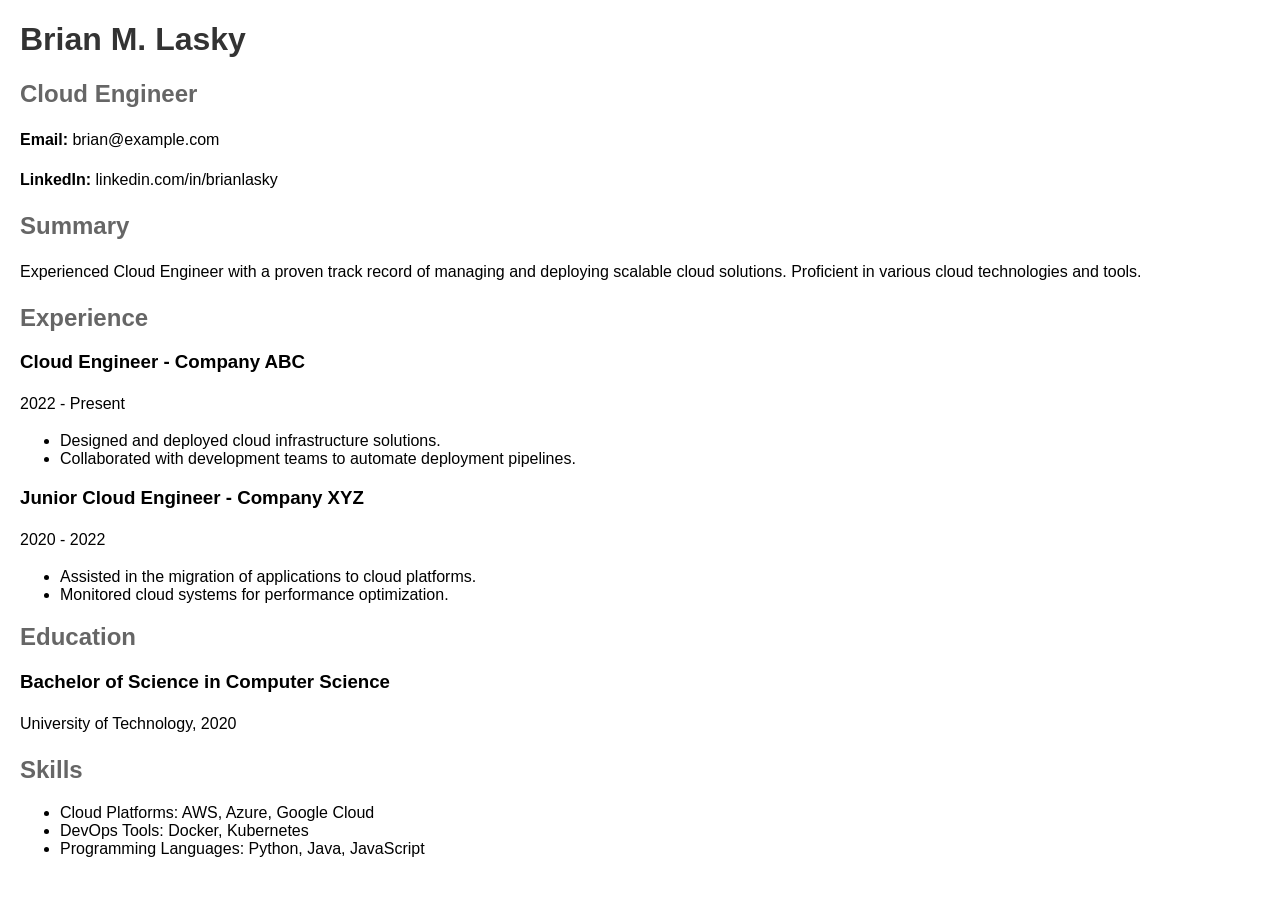
==== resume_brian_lasky.html @ 54478c41 "Create resume_brian_lasky.html for Brian M. Lasky" ====
<!DOCTYPE html>
<html lang="en">
<head>
    <meta charset="UTF-8">
    <meta name="viewport" content="width=device-width, initial-scale=1.0">
    <title>Brian M. Lasky - Cloud Engineer</title>
    <style>
        body { font-family: Arial, sans-serif; margin: 20px; }
        h1 { color: #333; }
        h2 { color: #666; }
        p { line-height: 1.5; }
    </style>
</head>
<body>
    <h1>Brian M. Lasky</h1>
    <h2>Cloud Engineer</h2>
    <p><strong>Email:</strong> brian@example.com</p>
    <p><strong>LinkedIn:</strong> linkedin.com/in/brianlasky</p>

    <h2>Summary</h2>
    <p>Experienced Cloud Engineer with a proven track record of managing and deploying scalable cloud solutions. Proficient in various cloud technologies and tools.</p>

    <h2>Experience</h2>
    <h3>Cloud Engineer - Company ABC</h3>
    <p>2022 - Present</p>
    <ul>
        <li>Designed and deployed cloud infrastructure solutions.</li>
        <li>Collaborated with development teams to automate deployment pipelines.</li>
    </ul>

    <h3>Junior Cloud Engineer - Company XYZ</h3>
    <p>2020 - 2022</p>
    <ul>
        <li>Assisted in the migration of applications to cloud platforms.</li>
        <li>Monitored cloud systems for performance optimization.</li>
    </ul>

    <h2>Education</h2>
    <h3>Bachelor of Science in Computer Science</h3>
    <p>University of Technology, 2020</p>

    <h2>Skills</h2>
    <ul>
        <li>Cloud Platforms: AWS, Azure, Google Cloud</li>
        <li>DevOps Tools: Docker, Kubernetes</li>
        <li>Programming Languages: Python, Java, JavaScript</li>
    </ul>
</body>
</html>
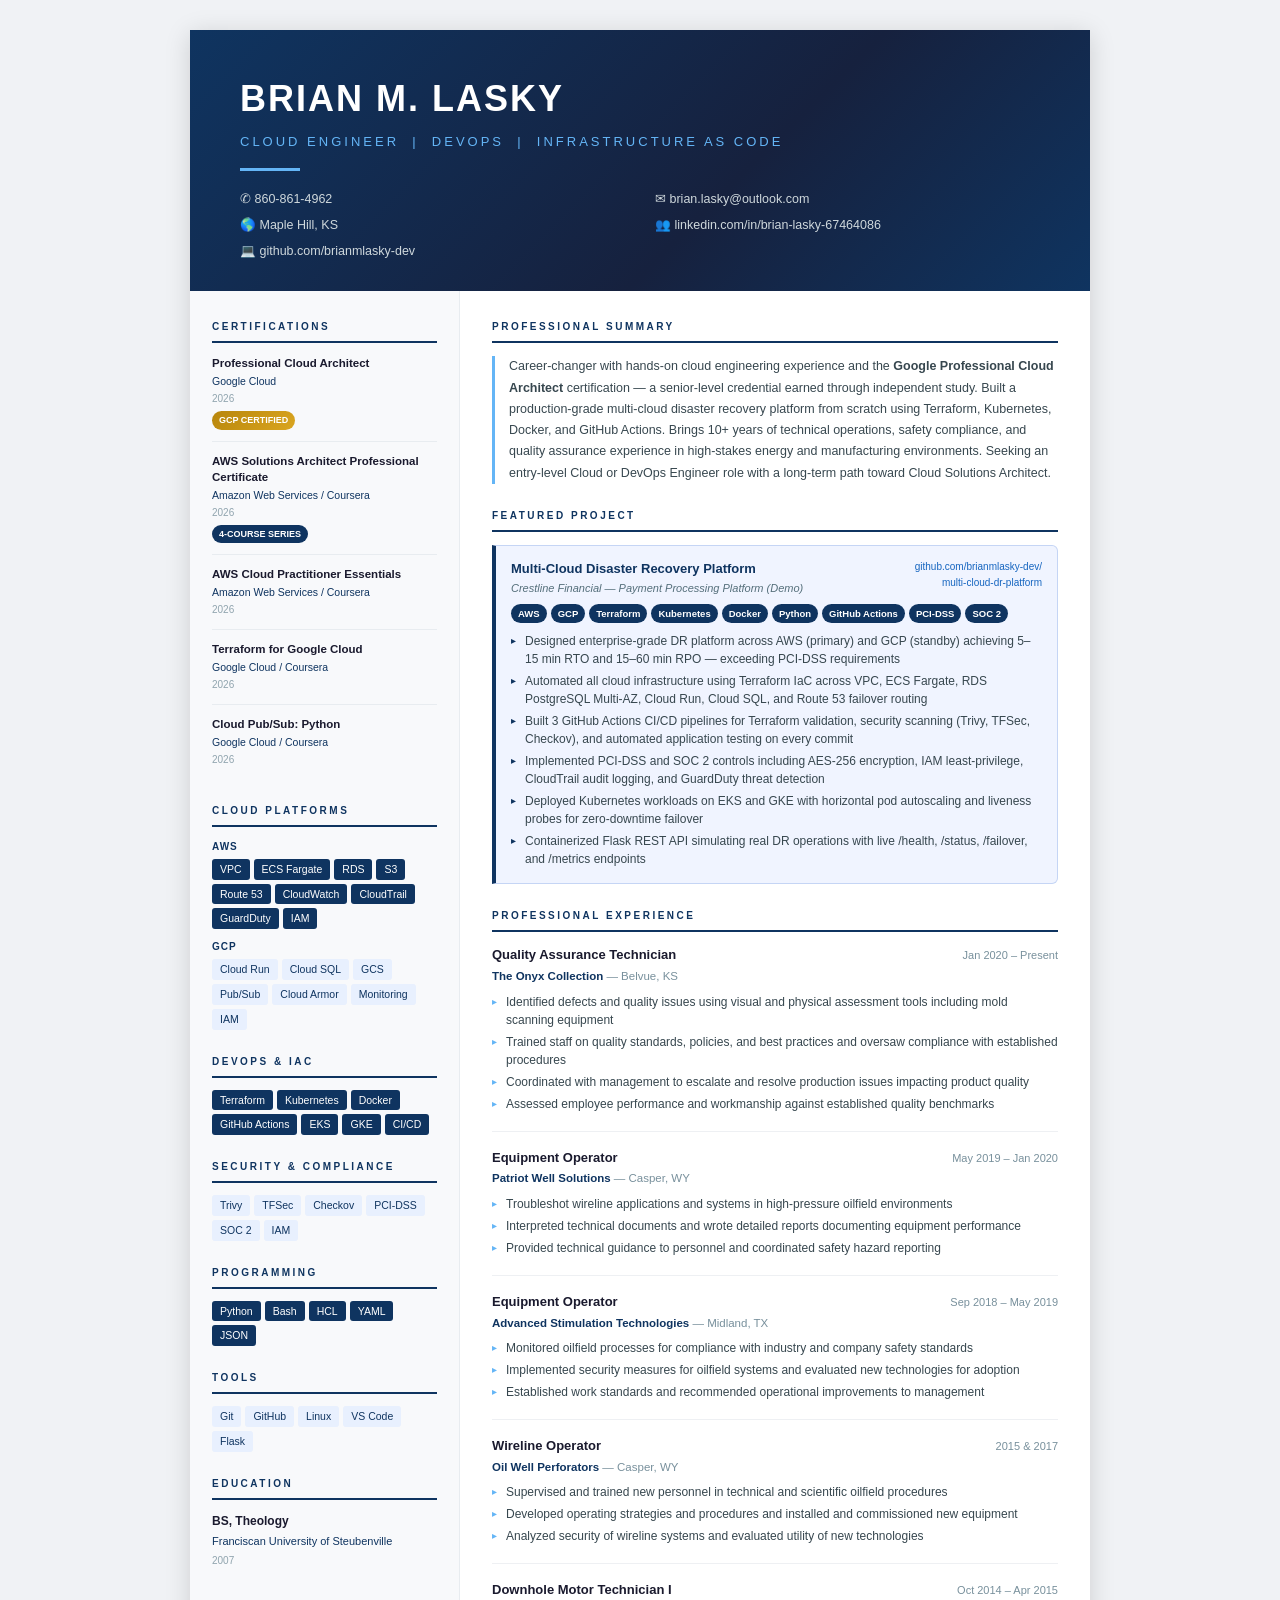
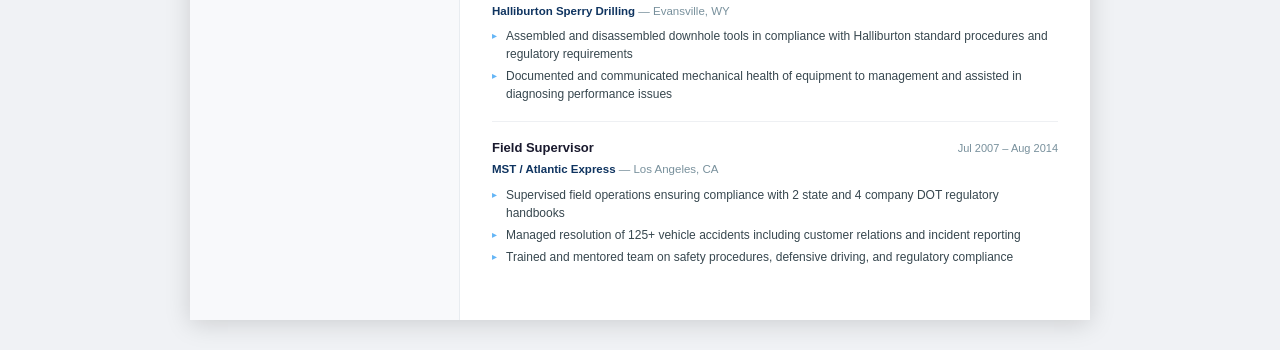
==== commit 163ea71a: "Updated resume_brian_lasky.html with new content." ====
--- a/resume_brian_lasky.html
+++ b/resume_brian_lasky.html
@@ -1,49 +1,182 @@
 <!DOCTYPE html>
 <html lang="en">
 <head>
-    <meta charset="UTF-8">
-    <meta name="viewport" content="width=device-width, initial-scale=1.0">
-    <title>Brian M. Lasky - Cloud Engineer</title>
-    <style>
-        body { font-family: Arial, sans-serif; margin: 20px; }
-        h1 { color: #333; }
-        h2 { color: #666; }
-        p { line-height: 1.5; }
-    </style>
+<meta charset="UTF-8">
+<meta name="viewport" content="width=device-width, initial-scale=1.0">
+<title>Brian M. Lasky - Cloud Engineer Resume</title>
+<style>
+* { margin: 0; padding: 0; box-sizing: border-box; }
+body { font-family: Arial, sans-serif; background: #f0f2f5; color: #1a1a2e; font-size: 14px; line-height: 1.6; }
+.page { max-width: 900px; margin: 30px auto; background: #ffffff; box-shadow: 0 4px 24px rgba(0,0,0,0.15); }
+.header { background: linear-gradient(135deg, #0f3460 0%, #16213e 60%, #0f3460 100%); color: white; padding: 40px 50px 30px 50px; }
+.header h1 { font-size: 36px; font-weight: 700; letter-spacing: 2px; text-transform: uppercase; margin-bottom: 4px; }
+.tagline { font-size: 13px; color: #64b5f6; letter-spacing: 3px; text-transform: uppercase; margin-bottom: 16px; }
+.divider { width: 60px; height: 3px; background: #64b5f6; margin-bottom: 18px; }
+.contact-grid { display: grid; grid-template-columns: repeat(2,1fr); gap: 6px 30px; }
+.contact-item { font-size: 12.5px; color: #cfd8dc; }
+.contact-item a { color: #cfd8dc; text-decoration: none; }
+.body { display: grid; grid-template-columns: 270px 1fr; }
+.sidebar { background: #f8f9fb; border-right: 1px solid #e8ecf0; padding: 28px 22px; }
+.sidebar-title { font-size: 10px; font-weight: 700; letter-spacing: 2.5px; text-transform: uppercase; color: #0f3460; border-bottom: 2px solid #0f3460; padding-bottom: 6px; margin-bottom: 12px; }
+.sidebar-section { margin-bottom: 24px; }
+.cert-item { margin-bottom: 11px; padding-bottom: 11px; border-bottom: 1px solid #e8ecf0; }
+.cert-item:last-child { border-bottom: none; }
+.cert-name { font-size: 11.5px; font-weight: 700; color: #1a1a2e; line-height: 1.4; }
+.cert-issuer { font-size: 10.5px; color: #0f3460; margin-top: 2px; }
+.cert-year { font-size: 10px; color: #90a4ae; margin-top: 1px; }
+.badge { display: inline-block; font-size: 9px; font-weight: 700; padding: 2px 7px; border-radius: 10px; margin-top: 3px; text-transform: uppercase; }
+.badge.gold { background: linear-gradient(135deg,#b8860b,#daa520); color: white; }
+.badge.blue { background: #0f3460; color: white; }
+.skill-group { margin-bottom: 10px; }
+.skill-label { font-size: 10px; font-weight: 700; color: #0f3460; text-transform: uppercase; letter-spacing: 1px; margin-bottom: 4px; }
+.skill-tags { display: flex; flex-wrap: wrap; gap: 4px; }
+.tag { font-size: 10.5px; padding: 2px 8px; border-radius: 3px; font-weight: 500; }
+.tag.dk { background: #0f3460; color: white; }
+.tag.lt { background: #e8f0fe; color: #0f3460; }
+.edu-degree { font-size: 12px; font-weight: 700; color: #1a1a2e; }
+.edu-school { font-size: 11px; color: #0f3460; margin-top: 2px; }
+.edu-year { font-size: 10px; color: #90a4ae; margin-top: 2px; }
+.main { padding: 28px 32px; }
+.section { margin-bottom: 24px; }
+.section-title { font-size: 10px; font-weight: 700; letter-spacing: 2.5px; text-transform: uppercase; color: #0f3460; border-bottom: 2px solid #0f3460; padding-bottom: 6px; margin-bottom: 13px; }
+.summary { font-size: 12.5px; color: #37474f; line-height: 1.7; border-left: 3px solid #64b5f6; padding-left: 14px; }
+.project-card { background: #f0f4ff; border: 1px solid #c5d5f5; border-left: 4px solid #0f3460; border-radius: 0 6px 6px 0; padding: 13px 15px; }
+.project-header { display: flex; justify-content: space-between; margin-bottom: 4px; }
+.project-title { font-size: 13px; font-weight: 700; color: #0f3460; }
+.project-company { font-size: 11px; color: #546e7a; font-style: italic; }
+.project-link { font-size: 10px; color: #1565c0; text-decoration: none; text-align: right; }
+.tech-tags { display: flex; flex-wrap: wrap; gap: 4px; margin: 7px 0; }
+.tech-tag { background: #0f3460; color: white; font-size: 9.5px; font-weight: 600; padding: 2px 7px; border-radius: 10px; }
+ul.bullets { list-style: none; margin-top: 6px; }
+ul.bullets li { font-size: 12px; color: #37474f; padding: 2px 0 2px 14px; position: relative; line-height: 1.5; }
+ul.bullets li::before { content: "\25B8"; position: absolute; left: 0; color: #0f3460; font-size: 10px; top: 3px; }
+.job { margin-bottom: 16px; padding-bottom: 16px; border-bottom: 1px solid #eef0f3; }
+.job:last-child { border-bottom: none; margin-bottom: 0; padding-bottom: 0; }
+.job-header { display: flex; justify-content: space-between; }
+.job-title { font-size: 13px; font-weight: 700; color: #1a1a2e; }
+.job-dates { font-size: 11px; color: #78909c; white-space: nowrap; margin-left: 10px; margin-top: 2px; }
+.job-company { font-size: 11.5px; color: #0f3460; font-weight: 600; margin-bottom: 5px; margin-top: 1px; }
+.job-company span { font-weight: 400; color: #78909c; }
+ul.jb { list-style: none; }
+ul.jb li { font-size: 12px; color: #37474f; padding: 2px 0 2px 14px; position: relative; line-height: 1.5; }
+ul.jb li::before { content: "\25B8"; position: absolute; left: 0; color: #64b5f6; font-size: 10px; top: 3px; }
+@media print { body{background:white} .page{margin:0;box-shadow:none;max-width:100%} .header,.sidebar,.project-card,.tech-tag,.tag,.badge{-webkit-print-color-adjust:exact;print-color-adjust:exact} }
+</style>
 </head>
 <body>
-    <h1>Brian M. Lasky</h1>
-    <h2>Cloud Engineer</h2>
-    <p><strong>Email:</strong> brian@example.com</p>
-    <p><strong>LinkedIn:</strong> linkedin.com/in/brianlasky</p>
-
-    <h2>Summary</h2>
-    <p>Experienced Cloud Engineer with a proven track record of managing and deploying scalable cloud solutions. Proficient in various cloud technologies and tools.</p>
-
-    <h2>Experience</h2>
-    <h3>Cloud Engineer - Company ABC</h3>
-    <p>2022 - Present</p>
-    <ul>
-        <li>Designed and deployed cloud infrastructure solutions.</li>
-        <li>Collaborated with development teams to automate deployment pipelines.</li>
-    </ul>
-
-    <h3>Junior Cloud Engineer - Company XYZ</h3>
-    <p>2020 - 2022</p>
-    <ul>
-        <li>Assisted in the migration of applications to cloud platforms.</li>
-        <li>Monitored cloud systems for performance optimization.</li>
-    </ul>
-
-    <h2>Education</h2>
-    <h3>Bachelor of Science in Computer Science</h3>
-    <p>University of Technology, 2020</p>
-
-    <h2>Skills</h2>
-    <ul>
-        <li>Cloud Platforms: AWS, Azure, Google Cloud</li>
-        <li>DevOps Tools: Docker, Kubernetes</li>
-        <li>Programming Languages: Python, Java, JavaScript</li>
-    </ul>
+<div class="page">
+<div class="header">
+<h1>Brian M. Lasky</h1>
+<div class="tagline">Cloud Engineer &nbsp;|&nbsp; DevOps &nbsp;|&nbsp; Infrastructure as Code</div>
+<div class="divider"></div>
+<div class="contact-grid">
+<div class="contact-item">&#9990; 860-861-4962</div>
+<div class="contact-item">&#9993; <a href="mailto:brian.lasky@outlook.com">brian.lasky@outlook.com</a></div>
+<div class="contact-item">&#127758; Maple Hill, KS</div>
+<div class="contact-item">&#128101; <a href="https://linkedin.com/in/brian-lasky-67464086">linkedin.com/in/brian-lasky-67464086</a></div>
+<div class="contact-item">&#128187; <a href="https://github.com/brianmlasky-dev">github.com/brianmlasky-dev</a></div>
+</div>
+</div>
+<div class="body">
+<div class="sidebar">
+<div class="sidebar-section">
+<div class="sidebar-title">Certifications</div>
+<div class="cert-item"><div class="cert-name">Professional Cloud Architect</div><div class="cert-issuer">Google Cloud</div><div class="cert-year">2026</div><span class="badge gold">GCP Certified</span></div>
+<div class="cert-item"><div class="cert-name">AWS Solutions Architect Professional Certificate</div><div class="cert-issuer">Amazon Web Services / Coursera</div><div class="cert-year">2026</div><span class="badge blue">4-Course Series</span></div>
+<div class="cert-item"><div class="cert-name">AWS Cloud Practitioner Essentials</div><div class="cert-issuer">Amazon Web Services / Coursera</div><div class="cert-year">2026</div></div>
+<div class="cert-item"><div class="cert-name">Terraform for Google Cloud</div><div class="cert-issuer">Google Cloud / Coursera</div><div class="cert-year">2026</div></div>
+<div class="cert-item"><div class="cert-name">Cloud Pub/Sub: Python</div><div class="cert-issuer">Google Cloud / Coursera</div><div class="cert-year">2026</div></div>
+</div>
+<div class="sidebar-section">
+<div class="sidebar-title">Cloud Platforms</div>
+<div class="skill-group"><div class="skill-label">AWS</div><div class="skill-tags">
+<span class="tag dk">VPC</span><span class="tag dk">ECS Fargate</span><span class="tag dk">RDS</span><span class="tag dk">S3</span><span class="tag dk">Route 53</span><span class="tag dk">CloudWatch</span><span class="tag dk">CloudTrail</span><span class="tag dk">GuardDuty</span><span class="tag dk">IAM</span>
+</div></div>
+<div class="skill-group"><div class="skill-label">GCP</div><div class="skill-tags">
+<span class="tag lt">Cloud Run</span><span class="tag lt">Cloud SQL</span><span class="tag lt">GCS</span><span class="tag lt">Pub/Sub</span><span class="tag lt">Cloud Armor</span><span class="tag lt">Monitoring</span><span class="tag lt">IAM</span>
+</div></div>
+</div>
+<div class="sidebar-section">
+<div class="sidebar-title">DevOps &amp; IaC</div>
+<div class="skill-tags"><span class="tag dk">Terraform</span><span class="tag dk">Kubernetes</span><span class="tag dk">Docker</span><span class="tag dk">GitHub Actions</span><span class="tag dk">EKS</span><span class="tag dk">GKE</span><span class="tag dk">CI/CD</span></div>
+</div>
+<div class="sidebar-section">
+<div class="sidebar-title">Security &amp; Compliance</div>
+<div class="skill-tags"><span class="tag lt">Trivy</span><span class="tag lt">TFSec</span><span class="tag lt">Checkov</span><span class="tag lt">PCI-DSS</span><span class="tag lt">SOC 2</span><span class="tag lt">IAM</span></div>
+</div>
+<div class="sidebar-section">
+<div class="sidebar-title">Programming</div>
+<div class="skill-tags"><span class="tag dk">Python</span><span class="tag dk">Bash</span><span class="tag dk">HCL</span><span class="tag dk">YAML</span><span class="tag dk">JSON</span></div>
+</div>
+<div class="sidebar-section">
+<div class="sidebar-title">Tools</div>
+<div class="skill-tags"><span class="tag lt">Git</span><span class="tag lt">GitHub</span><span class="tag lt">Linux</span><span class="tag lt">VS Code</span><span class="tag lt">Flask</span></div>
+</div>
+<div class="sidebar-section">
+<div class="sidebar-title">Education</div>
+<div class="edu-degree">BS, Theology</div>
+<div class="edu-school">Franciscan University of Steubenville</div>
+<div class="edu-year">2007</div>
+</div>
+</div>
+<div class="main">
+<div class="section">
+<div class="section-title">Professional Summary</div>
+<div class="summary">Career-changer with hands-on cloud engineering experience and the <strong>Google Professional Cloud Architect</strong> certification &mdash; a senior-level credential earned through independent study. Built a production-grade multi-cloud disaster recovery platform from scratch using Terraform, Kubernetes, Docker, and GitHub Actions. Brings 10+ years of technical operations, safety compliance, and quality assurance experience in high-stakes energy and manufacturing environments. Seeking an entry-level Cloud or DevOps Engineer role with a long-term path toward Cloud Solutions Architect.</div>
+</div>
+<div class="section">
+<div class="section-title">Featured Project</div>
+<div class="project-card">
+<div class="project-header">
+<div><div class="project-title">Multi-Cloud Disaster Recovery Platform</div><div class="project-company">Crestline Financial &mdash; Payment Processing Platform (Demo)</div></div>
+<a class="project-link" href="https://github.com/brianmlasky-dev/multi-cloud-dr-platform" target="_blank">github.com/brianmlasky-dev/<br>multi-cloud-dr-platform</a>
+</div>
+<div class="tech-tags"><span class="tech-tag">AWS</span><span class="tech-tag">GCP</span><span class="tech-tag">Terraform</span><span class="tech-tag">Kubernetes</span><span class="tech-tag">Docker</span><span class="tech-tag">Python</span><span class="tech-tag">GitHub Actions</span><span class="tech-tag">PCI-DSS</span><span class="tech-tag">SOC 2</span></div>
+<ul class="bullets">
+<li>Designed enterprise-grade DR platform across AWS (primary) and GCP (standby) achieving 5&ndash;15 min RTO and 15&ndash;60 min RPO &mdash; exceeding PCI-DSS requirements</li>
+<li>Automated all cloud infrastructure using Terraform IaC across VPC, ECS Fargate, RDS PostgreSQL Multi-AZ, Cloud Run, Cloud SQL, and Route 53 failover routing</li>
+<li>Built 3 GitHub Actions CI/CD pipelines for Terraform validation, security scanning (Trivy, TFSec, Checkov), and automated application testing on every commit</li>
+<li>Implemented PCI-DSS and SOC 2 controls including AES-256 encryption, IAM least-privilege, CloudTrail audit logging, and GuardDuty threat detection</li>
+<li>Deployed Kubernetes workloads on EKS and GKE with horizontal pod autoscaling and liveness probes for zero-downtime failover</li>
+<li>Containerized Flask REST API simulating real DR operations with live /health, /status, /failover, and /metrics endpoints</li>
+</ul>
+</div>
+</div>
+<div class="section">
+<div class="section-title">Professional Experience</div>
+<div class="job">
+<div class="job-header"><div class="job-title">Quality Assurance Technician</div><div class="job-dates">Jan 2020 &ndash; Present</div></div>
+<div class="job-company">The Onyx Collection <span>&mdash; Belvue, KS</span></div>
+<ul class="jb"><li>Identified defects and quality issues using visual and physical assessment tools including mold scanning equipment</li><li>Trained staff on quality standards, policies, and best practices and oversaw compliance with established procedures</li><li>Coordinated with management to escalate and resolve production issues impacting product quality</li><li>Assessed employee performance and workmanship against established quality benchmarks</li></ul>
+</div>
+<div class="job">
+<div class="job-header"><div class="job-title">Equipment Operator</div><div class="job-dates">May 2019 &ndash; Jan 2020</div></div>
+<div class="job-company">Patriot Well Solutions <span>&mdash; Casper, WY</span></div>
+<ul class="jb"><li>Troubleshot wireline applications and systems in high-pressure oilfield environments</li><li>Interpreted technical documents and wrote detailed reports documenting equipment performance</li><li>Provided technical guidance to personnel and coordinated safety hazard reporting</li></ul>
+</div>
+<div class="job">
+<div class="job-header"><div class="job-title">Equipment Operator</div><div class="job-dates">Sep 2018 &ndash; May 2019</div></div>
+<div class="job-company">Advanced Stimulation Technologies <span>&mdash; Midland, TX</span></div>
+<ul class="jb"><li>Monitored oilfield processes for compliance with industry and company safety standards</li><li>Implemented security measures for oilfield systems and evaluated new technologies for adoption</li><li>Established work standards and recommended operational improvements to management</li></ul>
+</div>
+<div class="job">
+<div class="job-header"><div class="job-title">Wireline Operator</div><div class="job-dates">2015 &amp; 2017</div></div>
+<div class="job-company">Oil Well Perforators <span>&mdash; Casper, WY</span></div>
+<ul class="jb"><li>Supervised and trained new personnel in technical and scientific oilfield procedures</li><li>Developed operating strategies and procedures and installed and commissioned new equipment</li><li>Analyzed security of wireline systems and evaluated utility of new technologies</li></ul>
+</div>
+<div class="job">
+<div class="job-header"><div class="job-title">Downhole Motor Technician I</div><div class="job-dates">Oct 2014 &ndash; Apr 2015</div></div>
+<div class="job-company">Halliburton Sperry Drilling <span>&mdash; Evansville, WY</span></div>
+<ul class="jb"><li>Assembled and disassembled downhole tools in compliance with Halliburton standard procedures and regulatory requirements</li><li>Documented and communicated mechanical health of equipment to management and assisted in diagnosing performance issues</li></ul>
+</div>
+<div class="job">
+<div class="job-header"><div class="job-title">Field Supervisor</div><div class="job-dates">Jul 2007 &ndash; Aug 2014</div></div>
+<div class="job-company">MST / Atlantic Express <span>&mdash; Los Angeles, CA</span></div>
+<ul class="jb"><li>Supervised field operations ensuring compliance with 2 state and 4 company DOT regulatory handbooks</li><li>Managed resolution of 125+ vehicle accidents including customer relations and incident reporting</li><li>Trained and mentored team on safety procedures, defensive driving, and regulatory compliance</li></ul>
+</div>
+</div>
+</div>
+</div>
+</div>
 </body>
 </html>
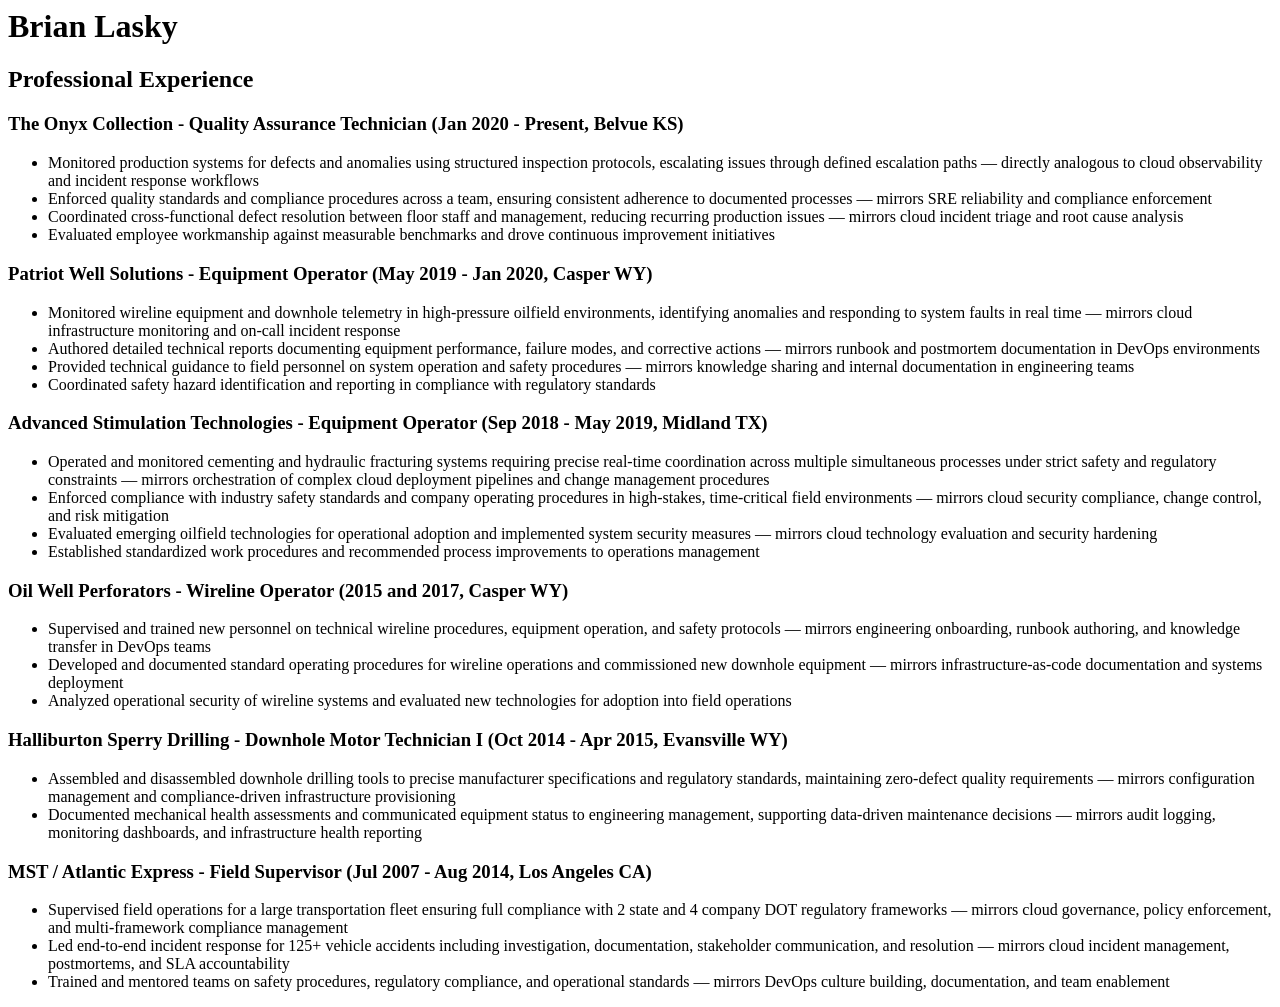
==== commit 29ee79ca: "Updated job bullets in the Professional Experience section" ====
--- a/resume_brian_lasky.html
+++ b/resume_brian_lasky.html
@@ -1,182 +1,47 @@
-<!DOCTYPE html>
-<html lang="en">
+<html>
 <head>
-<meta charset="UTF-8">
-<meta name="viewport" content="width=device-width, initial-scale=1.0">
-<title>Brian M. Lasky - Cloud Engineer Resume</title>
-<style>
-* { margin: 0; padding: 0; box-sizing: border-box; }
-body { font-family: Arial, sans-serif; background: #f0f2f5; color: #1a1a2e; font-size: 14px; line-height: 1.6; }
-.page { max-width: 900px; margin: 30px auto; background: #ffffff; box-shadow: 0 4px 24px rgba(0,0,0,0.15); }
-.header { background: linear-gradient(135deg, #0f3460 0%, #16213e 60%, #0f3460 100%); color: white; padding: 40px 50px 30px 50px; }
-.header h1 { font-size: 36px; font-weight: 700; letter-spacing: 2px; text-transform: uppercase; margin-bottom: 4px; }
-.tagline { font-size: 13px; color: #64b5f6; letter-spacing: 3px; text-transform: uppercase; margin-bottom: 16px; }
-.divider { width: 60px; height: 3px; background: #64b5f6; margin-bottom: 18px; }
-.contact-grid { display: grid; grid-template-columns: repeat(2,1fr); gap: 6px 30px; }
-.contact-item { font-size: 12.5px; color: #cfd8dc; }
-.contact-item a { color: #cfd8dc; text-decoration: none; }
-.body { display: grid; grid-template-columns: 270px 1fr; }
-.sidebar { background: #f8f9fb; border-right: 1px solid #e8ecf0; padding: 28px 22px; }
-.sidebar-title { font-size: 10px; font-weight: 700; letter-spacing: 2.5px; text-transform: uppercase; color: #0f3460; border-bottom: 2px solid #0f3460; padding-bottom: 6px; margin-bottom: 12px; }
-.sidebar-section { margin-bottom: 24px; }
-.cert-item { margin-bottom: 11px; padding-bottom: 11px; border-bottom: 1px solid #e8ecf0; }
-.cert-item:last-child { border-bottom: none; }
-.cert-name { font-size: 11.5px; font-weight: 700; color: #1a1a2e; line-height: 1.4; }
-.cert-issuer { font-size: 10.5px; color: #0f3460; margin-top: 2px; }
-.cert-year { font-size: 10px; color: #90a4ae; margin-top: 1px; }
-.badge { display: inline-block; font-size: 9px; font-weight: 700; padding: 2px 7px; border-radius: 10px; margin-top: 3px; text-transform: uppercase; }
-.badge.gold { background: linear-gradient(135deg,#b8860b,#daa520); color: white; }
-.badge.blue { background: #0f3460; color: white; }
-.skill-group { margin-bottom: 10px; }
-.skill-label { font-size: 10px; font-weight: 700; color: #0f3460; text-transform: uppercase; letter-spacing: 1px; margin-bottom: 4px; }
-.skill-tags { display: flex; flex-wrap: wrap; gap: 4px; }
-.tag { font-size: 10.5px; padding: 2px 8px; border-radius: 3px; font-weight: 500; }
-.tag.dk { background: #0f3460; color: white; }
-.tag.lt { background: #e8f0fe; color: #0f3460; }
-.edu-degree { font-size: 12px; font-weight: 700; color: #1a1a2e; }
-.edu-school { font-size: 11px; color: #0f3460; margin-top: 2px; }
-.edu-year { font-size: 10px; color: #90a4ae; margin-top: 2px; }
-.main { padding: 28px 32px; }
-.section { margin-bottom: 24px; }
-.section-title { font-size: 10px; font-weight: 700; letter-spacing: 2.5px; text-transform: uppercase; color: #0f3460; border-bottom: 2px solid #0f3460; padding-bottom: 6px; margin-bottom: 13px; }
-.summary { font-size: 12.5px; color: #37474f; line-height: 1.7; border-left: 3px solid #64b5f6; padding-left: 14px; }
-.project-card { background: #f0f4ff; border: 1px solid #c5d5f5; border-left: 4px solid #0f3460; border-radius: 0 6px 6px 0; padding: 13px 15px; }
-.project-header { display: flex; justify-content: space-between; margin-bottom: 4px; }
-.project-title { font-size: 13px; font-weight: 700; color: #0f3460; }
-.project-company { font-size: 11px; color: #546e7a; font-style: italic; }
-.project-link { font-size: 10px; color: #1565c0; text-decoration: none; text-align: right; }
-.tech-tags { display: flex; flex-wrap: wrap; gap: 4px; margin: 7px 0; }
-.tech-tag { background: #0f3460; color: white; font-size: 9.5px; font-weight: 600; padding: 2px 7px; border-radius: 10px; }
-ul.bullets { list-style: none; margin-top: 6px; }
-ul.bullets li { font-size: 12px; color: #37474f; padding: 2px 0 2px 14px; position: relative; line-height: 1.5; }
-ul.bullets li::before { content: "\25B8"; position: absolute; left: 0; color: #0f3460; font-size: 10px; top: 3px; }
-.job { margin-bottom: 16px; padding-bottom: 16px; border-bottom: 1px solid #eef0f3; }
-.job:last-child { border-bottom: none; margin-bottom: 0; padding-bottom: 0; }
-.job-header { display: flex; justify-content: space-between; }
-.job-title { font-size: 13px; font-weight: 700; color: #1a1a2e; }
-.job-dates { font-size: 11px; color: #78909c; white-space: nowrap; margin-left: 10px; margin-top: 2px; }
-.job-company { font-size: 11.5px; color: #0f3460; font-weight: 600; margin-bottom: 5px; margin-top: 1px; }
-.job-company span { font-weight: 400; color: #78909c; }
-ul.jb { list-style: none; }
-ul.jb li { font-size: 12px; color: #37474f; padding: 2px 0 2px 14px; position: relative; line-height: 1.5; }
-ul.jb li::before { content: "\25B8"; position: absolute; left: 0; color: #64b5f6; font-size: 10px; top: 3px; }
-@media print { body{background:white} .page{margin:0;box-shadow:none;max-width:100%} .header,.sidebar,.project-card,.tech-tag,.tag,.badge{-webkit-print-color-adjust:exact;print-color-adjust:exact} }
-</style>
+    <title>Brian Lasky</title>
 </head>
 <body>
-<div class="page">
-<div class="header">
-<h1>Brian M. Lasky</h1>
-<div class="tagline">Cloud Engineer &nbsp;|&nbsp; DevOps &nbsp;|&nbsp; Infrastructure as Code</div>
-<div class="divider"></div>
-<div class="contact-grid">
-<div class="contact-item">&#9990; 860-861-4962</div>
-<div class="contact-item">&#9993; <a href="mailto:brian.lasky@outlook.com">brian.lasky@outlook.com</a></div>
-<div class="contact-item">&#127758; Maple Hill, KS</div>
-<div class="contact-item">&#128101; <a href="https://linkedin.com/in/brian-lasky-67464086">linkedin.com/in/brian-lasky-67464086</a></div>
-<div class="contact-item">&#128187; <a href="https://github.com/brianmlasky-dev">github.com/brianmlasky-dev</a></div>
-</div>
-</div>
-<div class="body">
-<div class="sidebar">
-<div class="sidebar-section">
-<div class="sidebar-title">Certifications</div>
-<div class="cert-item"><div class="cert-name">Professional Cloud Architect</div><div class="cert-issuer">Google Cloud</div><div class="cert-year">2026</div><span class="badge gold">GCP Certified</span></div>
-<div class="cert-item"><div class="cert-name">AWS Solutions Architect Professional Certificate</div><div class="cert-issuer">Amazon Web Services / Coursera</div><div class="cert-year">2026</div><span class="badge blue">4-Course Series</span></div>
-<div class="cert-item"><div class="cert-name">AWS Cloud Practitioner Essentials</div><div class="cert-issuer">Amazon Web Services / Coursera</div><div class="cert-year">2026</div></div>
-<div class="cert-item"><div class="cert-name">Terraform for Google Cloud</div><div class="cert-issuer">Google Cloud / Coursera</div><div class="cert-year">2026</div></div>
-<div class="cert-item"><div class="cert-name">Cloud Pub/Sub: Python</div><div class="cert-issuer">Google Cloud / Coursera</div><div class="cert-year">2026</div></div>
-</div>
-<div class="sidebar-section">
-<div class="sidebar-title">Cloud Platforms</div>
-<div class="skill-group"><div class="skill-label">AWS</div><div class="skill-tags">
-<span class="tag dk">VPC</span><span class="tag dk">ECS Fargate</span><span class="tag dk">RDS</span><span class="tag dk">S3</span><span class="tag dk">Route 53</span><span class="tag dk">CloudWatch</span><span class="tag dk">CloudTrail</span><span class="tag dk">GuardDuty</span><span class="tag dk">IAM</span>
-</div></div>
-<div class="skill-group"><div class="skill-label">GCP</div><div class="skill-tags">
-<span class="tag lt">Cloud Run</span><span class="tag lt">Cloud SQL</span><span class="tag lt">GCS</span><span class="tag lt">Pub/Sub</span><span class="tag lt">Cloud Armor</span><span class="tag lt">Monitoring</span><span class="tag lt">IAM</span>
-</div></div>
-</div>
-<div class="sidebar-section">
-<div class="sidebar-title">DevOps &amp; IaC</div>
-<div class="skill-tags"><span class="tag dk">Terraform</span><span class="tag dk">Kubernetes</span><span class="tag dk">Docker</span><span class="tag dk">GitHub Actions</span><span class="tag dk">EKS</span><span class="tag dk">GKE</span><span class="tag dk">CI/CD</span></div>
-</div>
-<div class="sidebar-section">
-<div class="sidebar-title">Security &amp; Compliance</div>
-<div class="skill-tags"><span class="tag lt">Trivy</span><span class="tag lt">TFSec</span><span class="tag lt">Checkov</span><span class="tag lt">PCI-DSS</span><span class="tag lt">SOC 2</span><span class="tag lt">IAM</span></div>
-</div>
-<div class="sidebar-section">
-<div class="sidebar-title">Programming</div>
-<div class="skill-tags"><span class="tag dk">Python</span><span class="tag dk">Bash</span><span class="tag dk">HCL</span><span class="tag dk">YAML</span><span class="tag dk">JSON</span></div>
-</div>
-<div class="sidebar-section">
-<div class="sidebar-title">Tools</div>
-<div class="skill-tags"><span class="tag lt">Git</span><span class="tag lt">GitHub</span><span class="tag lt">Linux</span><span class="tag lt">VS Code</span><span class="tag lt">Flask</span></div>
-</div>
-<div class="sidebar-section">
-<div class="sidebar-title">Education</div>
-<div class="edu-degree">BS, Theology</div>
-<div class="edu-school">Franciscan University of Steubenville</div>
-<div class="edu-year">2007</div>
-</div>
-</div>
-<div class="main">
-<div class="section">
-<div class="section-title">Professional Summary</div>
-<div class="summary">Career-changer with hands-on cloud engineering experience and the <strong>Google Professional Cloud Architect</strong> certification &mdash; a senior-level credential earned through independent study. Built a production-grade multi-cloud disaster recovery platform from scratch using Terraform, Kubernetes, Docker, and GitHub Actions. Brings 10+ years of technical operations, safety compliance, and quality assurance experience in high-stakes energy and manufacturing environments. Seeking an entry-level Cloud or DevOps Engineer role with a long-term path toward Cloud Solutions Architect.</div>
-</div>
-<div class="section">
-<div class="section-title">Featured Project</div>
-<div class="project-card">
-<div class="project-header">
-<div><div class="project-title">Multi-Cloud Disaster Recovery Platform</div><div class="project-company">Crestline Financial &mdash; Payment Processing Platform (Demo)</div></div>
-<a class="project-link" href="https://github.com/brianmlasky-dev/multi-cloud-dr-platform" target="_blank">github.com/brianmlasky-dev/<br>multi-cloud-dr-platform</a>
-</div>
-<div class="tech-tags"><span class="tech-tag">AWS</span><span class="tech-tag">GCP</span><span class="tech-tag">Terraform</span><span class="tech-tag">Kubernetes</span><span class="tech-tag">Docker</span><span class="tech-tag">Python</span><span class="tech-tag">GitHub Actions</span><span class="tech-tag">PCI-DSS</span><span class="tech-tag">SOC 2</span></div>
-<ul class="bullets">
-<li>Designed enterprise-grade DR platform across AWS (primary) and GCP (standby) achieving 5&ndash;15 min RTO and 15&ndash;60 min RPO &mdash; exceeding PCI-DSS requirements</li>
-<li>Automated all cloud infrastructure using Terraform IaC across VPC, ECS Fargate, RDS PostgreSQL Multi-AZ, Cloud Run, Cloud SQL, and Route 53 failover routing</li>
-<li>Built 3 GitHub Actions CI/CD pipelines for Terraform validation, security scanning (Trivy, TFSec, Checkov), and automated application testing on every commit</li>
-<li>Implemented PCI-DSS and SOC 2 controls including AES-256 encryption, IAM least-privilege, CloudTrail audit logging, and GuardDuty threat detection</li>
-<li>Deployed Kubernetes workloads on EKS and GKE with horizontal pod autoscaling and liveness probes for zero-downtime failover</li>
-<li>Containerized Flask REST API simulating real DR operations with live /health, /status, /failover, and /metrics endpoints</li>
-</ul>
-</div>
-</div>
-<div class="section">
-<div class="section-title">Professional Experience</div>
-<div class="job">
-<div class="job-header"><div class="job-title">Quality Assurance Technician</div><div class="job-dates">Jan 2020 &ndash; Present</div></div>
-<div class="job-company">The Onyx Collection <span>&mdash; Belvue, KS</span></div>
-<ul class="jb"><li>Identified defects and quality issues using visual and physical assessment tools including mold scanning equipment</li><li>Trained staff on quality standards, policies, and best practices and oversaw compliance with established procedures</li><li>Coordinated with management to escalate and resolve production issues impacting product quality</li><li>Assessed employee performance and workmanship against established quality benchmarks</li></ul>
-</div>
-<div class="job">
-<div class="job-header"><div class="job-title">Equipment Operator</div><div class="job-dates">May 2019 &ndash; Jan 2020</div></div>
-<div class="job-company">Patriot Well Solutions <span>&mdash; Casper, WY</span></div>
-<ul class="jb"><li>Troubleshot wireline applications and systems in high-pressure oilfield environments</li><li>Interpreted technical documents and wrote detailed reports documenting equipment performance</li><li>Provided technical guidance to personnel and coordinated safety hazard reporting</li></ul>
-</div>
-<div class="job">
-<div class="job-header"><div class="job-title">Equipment Operator</div><div class="job-dates">Sep 2018 &ndash; May 2019</div></div>
-<div class="job-company">Advanced Stimulation Technologies <span>&mdash; Midland, TX</span></div>
-<ul class="jb"><li>Monitored oilfield processes for compliance with industry and company safety standards</li><li>Implemented security measures for oilfield systems and evaluated new technologies for adoption</li><li>Established work standards and recommended operational improvements to management</li></ul>
-</div>
-<div class="job">
-<div class="job-header"><div class="job-title">Wireline Operator</div><div class="job-dates">2015 &amp; 2017</div></div>
-<div class="job-company">Oil Well Perforators <span>&mdash; Casper, WY</span></div>
-<ul class="jb"><li>Supervised and trained new personnel in technical and scientific oilfield procedures</li><li>Developed operating strategies and procedures and installed and commissioned new equipment</li><li>Analyzed security of wireline systems and evaluated utility of new technologies</li></ul>
-</div>
-<div class="job">
-<div class="job-header"><div class="job-title">Downhole Motor Technician I</div><div class="job-dates">Oct 2014 &ndash; Apr 2015</div></div>
-<div class="job-company">Halliburton Sperry Drilling <span>&mdash; Evansville, WY</span></div>
-<ul class="jb"><li>Assembled and disassembled downhole tools in compliance with Halliburton standard procedures and regulatory requirements</li><li>Documented and communicated mechanical health of equipment to management and assisted in diagnosing performance issues</li></ul>
-</div>
-<div class="job">
-<div class="job-header"><div class="job-title">Field Supervisor</div><div class="job-dates">Jul 2007 &ndash; Aug 2014</div></div>
-<div class="job-company">MST / Atlantic Express <span>&mdash; Los Angeles, CA</span></div>
-<ul class="jb"><li>Supervised field operations ensuring compliance with 2 state and 4 company DOT regulatory handbooks</li><li>Managed resolution of 125+ vehicle accidents including customer relations and incident reporting</li><li>Trained and mentored team on safety procedures, defensive driving, and regulatory compliance</li></ul>
-</div>
-</div>
-</div>
-</div>
-</div>
+    <h1>Brian Lasky</h1>
+    <h2>Professional Experience</h2>
+    <h3>The Onyx Collection - Quality Assurance Technician (Jan 2020 - Present, Belvue KS)</h3>
+    <ul>
+        <li>Monitored production systems for defects and anomalies using structured inspection protocols, escalating issues through defined escalation paths — directly analogous to cloud observability and incident response workflows</li>
+        <li>Enforced quality standards and compliance procedures across a team, ensuring consistent adherence to documented processes — mirrors SRE reliability and compliance enforcement</li>
+        <li>Coordinated cross-functional defect resolution between floor staff and management, reducing recurring production issues — mirrors cloud incident triage and root cause analysis</li>
+        <li>Evaluated employee workmanship against measurable benchmarks and drove continuous improvement initiatives</li>
+    </ul>
+    <h3>Patriot Well Solutions - Equipment Operator (May 2019 - Jan 2020, Casper WY)</h3>
+    <ul>
+        <li>Monitored wireline equipment and downhole telemetry in high-pressure oilfield environments, identifying anomalies and responding to system faults in real time — mirrors cloud infrastructure monitoring and on-call incident response</li>
+        <li>Authored detailed technical reports documenting equipment performance, failure modes, and corrective actions — mirrors runbook and postmortem documentation in DevOps environments</li>
+        <li>Provided technical guidance to field personnel on system operation and safety procedures — mirrors knowledge sharing and internal documentation in engineering teams</li>
+        <li>Coordinated safety hazard identification and reporting in compliance with regulatory standards</li>
+    </ul>
+    <h3>Advanced Stimulation Technologies - Equipment Operator (Sep 2018 - May 2019, Midland TX)</h3>
+    <ul>
+        <li>Operated and monitored cementing and hydraulic fracturing systems requiring precise real-time coordination across multiple simultaneous processes under strict safety and regulatory constraints — mirrors orchestration of complex cloud deployment pipelines and change management procedures</li>
+        <li>Enforced compliance with industry safety standards and company operating procedures in high-stakes, time-critical field environments — mirrors cloud security compliance, change control, and risk mitigation</li>
+        <li>Evaluated emerging oilfield technologies for operational adoption and implemented system security measures — mirrors cloud technology evaluation and security hardening</li>
+        <li>Established standardized work procedures and recommended process improvements to operations management</li>
+    </ul>
+    <h3>Oil Well Perforators - Wireline Operator (2015 and 2017, Casper WY)</h3>
+    <ul>
+        <li>Supervised and trained new personnel on technical wireline procedures, equipment operation, and safety protocols — mirrors engineering onboarding, runbook authoring, and knowledge transfer in DevOps teams</li>
+        <li>Developed and documented standard operating procedures for wireline operations and commissioned new downhole equipment — mirrors infrastructure-as-code documentation and systems deployment</li>
+        <li>Analyzed operational security of wireline systems and evaluated new technologies for adoption into field operations</li>
+    </ul>
+    <h3>Halliburton Sperry Drilling - Downhole Motor Technician I (Oct 2014 - Apr 2015, Evansville WY)</h3>
+    <ul>
+        <li>Assembled and disassembled downhole drilling tools to precise manufacturer specifications and regulatory standards, maintaining zero-defect quality requirements — mirrors configuration management and compliance-driven infrastructure provisioning</li>
+        <li>Documented mechanical health assessments and communicated equipment status to engineering management, supporting data-driven maintenance decisions — mirrors audit logging, monitoring dashboards, and infrastructure health reporting</li>
+    </ul>
+    <h3>MST / Atlantic Express - Field Supervisor (Jul 2007 - Aug 2014, Los Angeles CA)</h3>
+    <ul>
+        <li>Supervised field operations for a large transportation fleet ensuring full compliance with 2 state and 4 company DOT regulatory frameworks — mirrors cloud governance, policy enforcement, and multi-framework compliance management</li>
+        <li>Led end-to-end incident response for 125+ vehicle accidents including investigation, documentation, stakeholder communication, and resolution — mirrors cloud incident management, postmortems, and SLA accountability</li>
+        <li>Trained and mentored teams on safety procedures, regulatory compliance, and operational standards — mirrors DevOps culture building, documentation, and team enablement</li>
+    </ul>
 </body>
 </html>
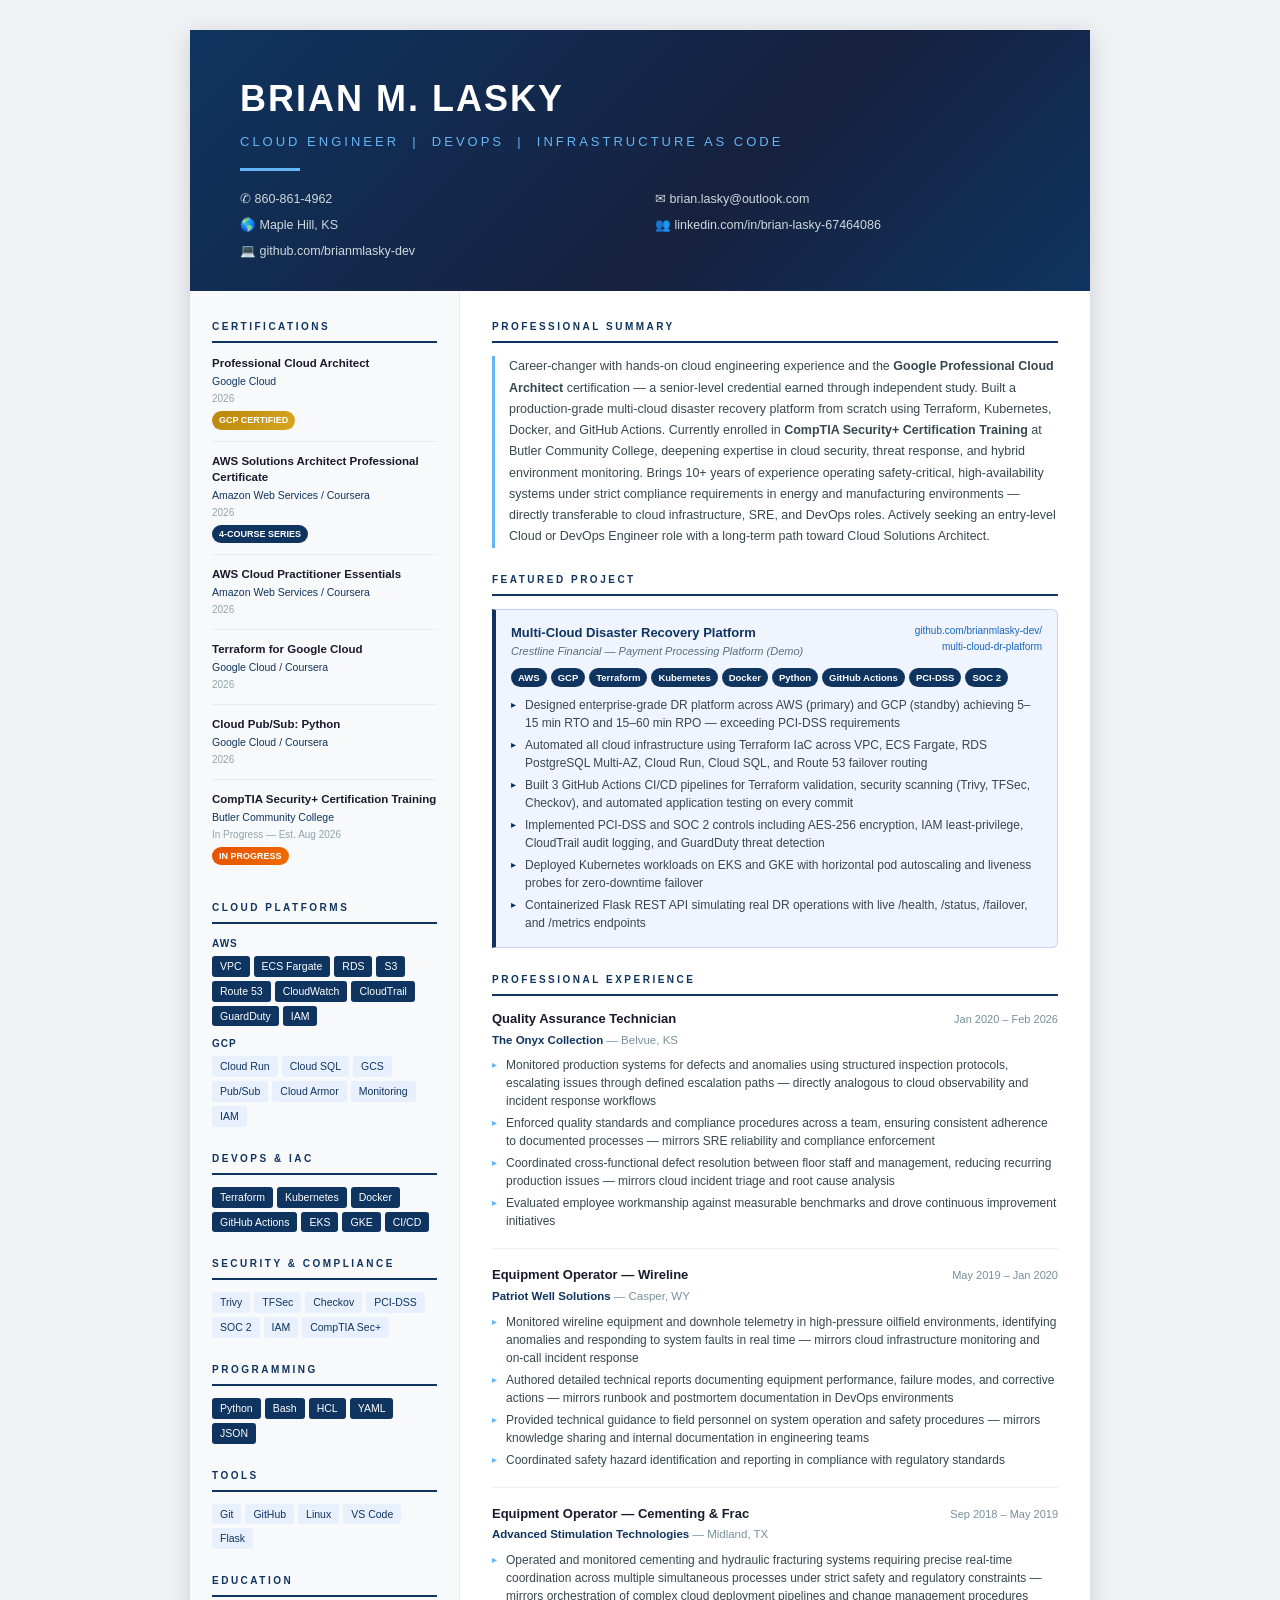
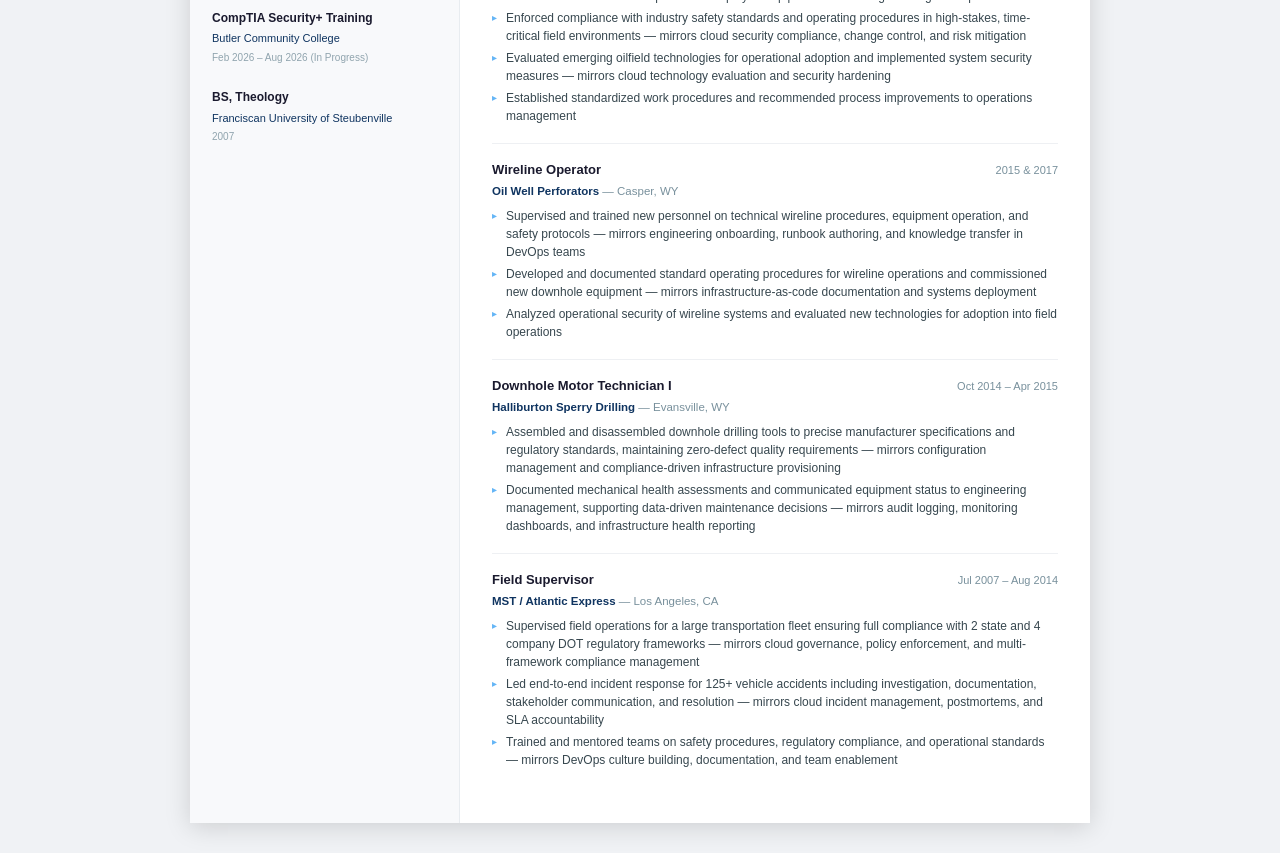
==== commit 12c9155f: "Update resume_brian_lasky.html with new content" ====
--- a/resume_brian_lasky.html
+++ b/resume_brian_lasky.html
@@ -1,47 +1,215 @@
-<html>
+<!DOCTYPE html>
+<html lang="en">
 <head>
-    <title>Brian Lasky</title>
+<meta charset="UTF-8">
+<meta name="viewport" content="width=device-width, initial-scale=1.0">
+<title>Brian M. Lasky - Cloud Engineer Resume</title>
+<style>
+* { margin: 0; padding: 0; box-sizing: border-box; }
+body { font-family: Arial, sans-serif; background: #f0f2f5; color: #1a1a2e; font-size: 14px; line-height: 1.6; }
+.page { max-width: 900px; margin: 30px auto; background: #ffffff; box-shadow: 0 4px 24px rgba(0,0,0,0.15); }
+.header { background: linear-gradient(135deg, #0f3460 0%, #16213e 60%, #0f3460 100%); color: white; padding: 40px 50px 30px 50px; }
+.header h1 { font-size: 36px; font-weight: 700; letter-spacing: 2px; text-transform: uppercase; margin-bottom: 4px; }
+.tagline { font-size: 13px; color: #64b5f6; letter-spacing: 3px; text-transform: uppercase; margin-bottom: 16px; }
+.divider { width: 60px; height: 3px; background: #64b5f6; margin-bottom: 18px; }
+.contact-grid { display: grid; grid-template-columns: repeat(2,1fr); gap: 6px 30px; }
+.contact-item { font-size: 12.5px; color: #cfd8dc; }
+.contact-item a { color: #cfd8dc; text-decoration: none; }
+.body { display: grid; grid-template-columns: 270px 1fr; }
+.sidebar { background: #f8f9fb; border-right: 1px solid #e8ecf0; padding: 28px 22px; }
+.sidebar-title { font-size: 10px; font-weight: 700; letter-spacing: 2.5px; text-transform: uppercase; color: #0f3460; border-bottom: 2px solid #0f3460; padding-bottom: 6px; margin-bottom: 12px; }
+.sidebar-section { margin-bottom: 24px; }
+.cert-item { margin-bottom: 11px; padding-bottom: 11px; border-bottom: 1px solid #e8ecf0; }
+.cert-item:last-child { border-bottom: none; }
+.cert-name { font-size: 11.5px; font-weight: 700; color: #1a1a2e; line-height: 1.4; }
+.cert-issuer { font-size: 10.5px; color: #0f3460; margin-top: 2px; }
+.cert-year { font-size: 10px; color: #90a4ae; margin-top: 1px; }
+.badge { display: inline-block; font-size: 9px; font-weight: 700; padding: 2px 7px; border-radius: 10px; margin-top: 3px; text-transform: uppercase; }
+.badge.gold { background: linear-gradient(135deg,#b8860b,#daa520); color: white; }
+.badge.blue { background: #0f3460; color: white; }
+.badge.green { background: linear-gradient(135deg,#2e7d32,#43a047); color: white; }
+.badge.orange { background: linear-gradient(135deg,#e65100,#ef6c00); color: white; }
+.skill-group { margin-bottom: 10px; }
+.skill-label { font-size: 10px; font-weight: 700; color: #0f3460; text-transform: uppercase; letter-spacing: 1px; margin-bottom: 4px; }
+.skill-tags { display: flex; flex-wrap: wrap; gap: 4px; }
+.tag { font-size: 10.5px; padding: 2px 8px; border-radius: 3px; font-weight: 500; }
+.tag.dk { background: #0f3460; color: white; }
+.tag.lt { background: #e8f0fe; color: #0f3460; }
+.edu-degree { font-size: 12px; font-weight: 700; color: #1a1a2e; }
+.edu-school { font-size: 11px; color: #0f3460; margin-top: 2px; }
+.edu-year { font-size: 10px; color: #90a4ae; margin-top: 2px; }
+.main { padding: 28px 32px; }
+.section { margin-bottom: 24px; }
+.section-title { font-size: 10px; font-weight: 700; letter-spacing: 2.5px; text-transform: uppercase; color: #0f3460; border-bottom: 2px solid #0f3460; padding-bottom: 6px; margin-bottom: 13px; }
+.summary { font-size: 12.5px; color: #37474f; line-height: 1.7; border-left: 3px solid #64b5f6; padding-left: 14px; }
+.project-card { background: #f0f4ff; border: 1px solid #c5d5f5; border-left: 4px solid #0f3460; border-radius: 0 6px 6px 0; padding: 13px 15px; }
+.project-header { display: flex; justify-content: space-between; margin-bottom: 4px; }
+.project-title { font-size: 13px; font-weight: 700; color: #0f3460; }
+.project-company { font-size: 11px; color: #546e7a; font-style: italic; }
+.project-link { font-size: 10px; color: #1565c0; text-decoration: none; text-align: right; }
+.tech-tags { display: flex; flex-wrap: wrap; gap: 4px; margin: 7px 0; }
+.tech-tag { background: #0f3460; color: white; font-size: 9.5px; font-weight: 600; padding: 2px 7px; border-radius: 10px; }
+ul.bullets { list-style: none; margin-top: 6px; }
+ul.bullets li { font-size: 12px; color: #37474f; padding: 2px 0 2px 14px; position: relative; line-height: 1.5; }
+ul.bullets li::before { content: "\25B8"; position: absolute; left: 0; color: #0f3460; font-size: 10px; top: 3px; }
+.job { margin-bottom: 16px; padding-bottom: 16px; border-bottom: 1px solid #eef0f3; }
+.job:last-child { border-bottom: none; margin-bottom: 0; padding-bottom: 0; }
+.job-header { display: flex; justify-content: space-between; }
+.job-title { font-size: 13px; font-weight: 700; color: #1a1a2e; }
+.job-dates { font-size: 11px; color: #78909c; white-space: nowrap; margin-left: 10px; margin-top: 2px; }
+.job-company { font-size: 11.5px; color: #0f3460; font-weight: 600; margin-bottom: 5px; margin-top: 1px; }
+.job-company span { font-weight: 400; color: #78909c; }
+ul.jb { list-style: none; }
+ul.jb li { font-size: 12px; color: #37474f; padding: 2px 0 2px 14px; position: relative; line-height: 1.5; }
+ul.jb li::before { content: "\25B8"; position: absolute; left: 0; color: #64b5f6; font-size: 10px; top: 3px; }
+@media print { body{background:white} .page{margin:0;box-shadow:none;max-width:100%} .header,.sidebar,.project-card,.tech-tag,.tag,.badge{-webkit-print-color-adjust:exact;print-color-adjust:exact} }
+</style>
 </head>
 <body>
-    <h1>Brian Lasky</h1>
-    <h2>Professional Experience</h2>
-    <h3>The Onyx Collection - Quality Assurance Technician (Jan 2020 - Present, Belvue KS)</h3>
-    <ul>
-        <li>Monitored production systems for defects and anomalies using structured inspection protocols, escalating issues through defined escalation paths — directly analogous to cloud observability and incident response workflows</li>
-        <li>Enforced quality standards and compliance procedures across a team, ensuring consistent adherence to documented processes — mirrors SRE reliability and compliance enforcement</li>
-        <li>Coordinated cross-functional defect resolution between floor staff and management, reducing recurring production issues — mirrors cloud incident triage and root cause analysis</li>
-        <li>Evaluated employee workmanship against measurable benchmarks and drove continuous improvement initiatives</li>
-    </ul>
-    <h3>Patriot Well Solutions - Equipment Operator (May 2019 - Jan 2020, Casper WY)</h3>
-    <ul>
-        <li>Monitored wireline equipment and downhole telemetry in high-pressure oilfield environments, identifying anomalies and responding to system faults in real time — mirrors cloud infrastructure monitoring and on-call incident response</li>
-        <li>Authored detailed technical reports documenting equipment performance, failure modes, and corrective actions — mirrors runbook and postmortem documentation in DevOps environments</li>
-        <li>Provided technical guidance to field personnel on system operation and safety procedures — mirrors knowledge sharing and internal documentation in engineering teams</li>
-        <li>Coordinated safety hazard identification and reporting in compliance with regulatory standards</li>
-    </ul>
-    <h3>Advanced Stimulation Technologies - Equipment Operator (Sep 2018 - May 2019, Midland TX)</h3>
-    <ul>
-        <li>Operated and monitored cementing and hydraulic fracturing systems requiring precise real-time coordination across multiple simultaneous processes under strict safety and regulatory constraints — mirrors orchestration of complex cloud deployment pipelines and change management procedures</li>
-        <li>Enforced compliance with industry safety standards and company operating procedures in high-stakes, time-critical field environments — mirrors cloud security compliance, change control, and risk mitigation</li>
-        <li>Evaluated emerging oilfield technologies for operational adoption and implemented system security measures — mirrors cloud technology evaluation and security hardening</li>
-        <li>Established standardized work procedures and recommended process improvements to operations management</li>
-    </ul>
-    <h3>Oil Well Perforators - Wireline Operator (2015 and 2017, Casper WY)</h3>
-    <ul>
-        <li>Supervised and trained new personnel on technical wireline procedures, equipment operation, and safety protocols — mirrors engineering onboarding, runbook authoring, and knowledge transfer in DevOps teams</li>
-        <li>Developed and documented standard operating procedures for wireline operations and commissioned new downhole equipment — mirrors infrastructure-as-code documentation and systems deployment</li>
-        <li>Analyzed operational security of wireline systems and evaluated new technologies for adoption into field operations</li>
-    </ul>
-    <h3>Halliburton Sperry Drilling - Downhole Motor Technician I (Oct 2014 - Apr 2015, Evansville WY)</h3>
-    <ul>
-        <li>Assembled and disassembled downhole drilling tools to precise manufacturer specifications and regulatory standards, maintaining zero-defect quality requirements — mirrors configuration management and compliance-driven infrastructure provisioning</li>
-        <li>Documented mechanical health assessments and communicated equipment status to engineering management, supporting data-driven maintenance decisions — mirrors audit logging, monitoring dashboards, and infrastructure health reporting</li>
-    </ul>
-    <h3>MST / Atlantic Express - Field Supervisor (Jul 2007 - Aug 2014, Los Angeles CA)</h3>
-    <ul>
-        <li>Supervised field operations for a large transportation fleet ensuring full compliance with 2 state and 4 company DOT regulatory frameworks — mirrors cloud governance, policy enforcement, and multi-framework compliance management</li>
-        <li>Led end-to-end incident response for 125+ vehicle accidents including investigation, documentation, stakeholder communication, and resolution — mirrors cloud incident management, postmortems, and SLA accountability</li>
-        <li>Trained and mentored teams on safety procedures, regulatory compliance, and operational standards — mirrors DevOps culture building, documentation, and team enablement</li>
-    </ul>
+<div class="page">
+<div class="header">
+<h1>Brian M. Lasky</h1>
+<div class="tagline">Cloud Engineer &nbsp;|&nbsp; DevOps &nbsp;|&nbsp; Infrastructure as Code</div>
+<div class="divider"></div>
+<div class="contact-grid">
+<div class="contact-item">&#9990; 860-861-4962</div>
+<div class="contact-item">&#9993; <a href="mailto:brian.lasky@outlook.com">brian.lasky@outlook.com</a></div>
+<div class="contact-item">&#127758; Maple Hill, KS</div>
+<div class="contact-item">&#128101; <a href="https://linkedin.com/in/brian-lasky-67464086">linkedin.com/in/brian-lasky-67464086</a></div>
+<div class="contact-item">&#128187; <a href="https://github.com/brianmlasky-dev">github.com/brianmlasky-dev</a></div>
+</div>
+</div>
+<div class="body">
+<div class="sidebar">
+<div class="sidebar-section">
+<div class="sidebar-title">Certifications</div>
+<div class="cert-item"><div class="cert-name">Professional Cloud Architect</div><div class="cert-issuer">Google Cloud</div><div class="cert-year">2026</div><span class="badge gold">GCP Certified</span></div>
+<div class="cert-item"><div class="cert-name">AWS Solutions Architect Professional Certificate</div><div class="cert-issuer">Amazon Web Services / Coursera</div><div class="cert-year">2026</div><span class="badge blue">4-Course Series</span></div>
+<div class="cert-item"><div class="cert-name">AWS Cloud Practitioner Essentials</div><div class="cert-issuer">Amazon Web Services / Coursera</div><div class="cert-year">2026</div></div>
+<div class="cert-item"><div class="cert-name">Terraform for Google Cloud</div><div class="cert-issuer">Google Cloud / Coursera</div><div class="cert-year">2026</div></div>
+<div class="cert-item"><div class="cert-name">Cloud Pub/Sub: Python</div><div class="cert-issuer">Google Cloud / Coursera</div><div class="cert-year">2026</div></div>
+<div class="cert-item"><div class="cert-name">CompTIA Security+ Certification Training</div><div class="cert-issuer">Butler Community College</div><div class="cert-year">In Progress &mdash; Est. Aug 2026</div><span class="badge orange">In Progress</span></div>
+</div>
+<div class="sidebar-section">
+<div class="sidebar-title">Cloud Platforms</div>
+<div class="skill-group"><div class="skill-label">AWS</div><div class="skill-tags">
+<span class="tag dk">VPC</span><span class="tag dk">ECS Fargate</span><span class="tag dk">RDS</span><span class="tag dk">S3</span><span class="tag dk">Route 53</span><span class="tag dk">CloudWatch</span><span class="tag dk">CloudTrail</span><span class="tag dk">GuardDuty</span><span class="tag dk">IAM</span>
+</div></div>
+<div class="skill-group"><div class="skill-label">GCP</div><div class="skill-tags">
+<span class="tag lt">Cloud Run</span><span class="tag lt">Cloud SQL</span><span class="tag lt">GCS</span><span class="tag lt">Pub/Sub</span><span class="tag lt">Cloud Armor</span><span class="tag lt">Monitoring</span><span class="tag lt">IAM</span>
+</div></div>
+</div>
+<div class="sidebar-section">
+<div class="sidebar-title">DevOps &amp; IaC</div>
+<div class="skill-tags"><span class="tag dk">Terraform</span><span class="tag dk">Kubernetes</span><span class="tag dk">Docker</span><span class="tag dk">GitHub Actions</span><span class="tag dk">EKS</span><span class="tag dk">GKE</span><span class="tag dk">CI/CD</span></div>
+</div>
+<div class="sidebar-section">
+<div class="sidebar-title">Security &amp; Compliance</div>
+<div class="skill-tags"><span class="tag lt">Trivy</span><span class="tag lt">TFSec</span><span class="tag lt">Checkov</span><span class="tag lt">PCI-DSS</span><span class="tag lt">SOC 2</span><span class="tag lt">IAM</span><span class="tag lt">CompTIA Sec+</span></div>
+</div>
+<div class="sidebar-section">
+<div class="sidebar-title">Programming</div>
+<div class="skill-tags"><span class="tag dk">Python</span><span class="tag dk">Bash</span><span class="tag dk">HCL</span><span class="tag dk">YAML</span><span class="tag dk">JSON</span></div>
+</div>
+<div class="sidebar-section">
+<div class="sidebar-title">Tools</div>
+<div class="skill-tags"><span class="tag lt">Git</span><span class="tag lt">GitHub</span><span class="tag lt">Linux</span><span class="tag lt">VS Code</span><span class="tag lt">Flask</span></div>
+</div>
+<div class="sidebar-section">
+<div class="sidebar-title">Education</div>
+<div class="edu-degree">CompTIA Security+ Training</div>
+<div class="edu-school">Butler Community College</div>
+<div class="edu-year">Feb 2026 &ndash; Aug 2026 (In Progress)</div>
+<br>
+<div class="edu-degree">BS, Theology</div>
+<div class="edu-school">Franciscan University of Steubenville</div>
+<div class="edu-year">2007</div>
+</div>
+</div>
+<div class="main">
+<div class="section">
+<div class="section-title">Professional Summary</div>
+<div class="summary">Career-changer with hands-on cloud engineering experience and the <strong>Google Professional Cloud Architect</strong> certification &mdash; a senior-level credential earned through independent study. Built a production-grade multi-cloud disaster recovery platform from scratch using Terraform, Kubernetes, Docker, and GitHub Actions. Currently enrolled in <strong>CompTIA Security+ Certification Training</strong> at Butler Community College, deepening expertise in cloud security, threat response, and hybrid environment monitoring. Brings 10+ years of experience operating safety-critical, high-availability systems under strict compliance requirements in energy and manufacturing environments &mdash; directly transferable to cloud infrastructure, SRE, and DevOps roles. Actively seeking an entry-level Cloud or DevOps Engineer role with a long-term path toward Cloud Solutions Architect.</div>
+</div>
+<div class="section">
+<div class="section-title">Featured Project</div>
+<div class="project-card">
+<div class="project-header">
+<div><div class="project-title">Multi-Cloud Disaster Recovery Platform</div><div class="project-company">Crestline Financial &mdash; Payment Processing Platform (Demo)</div></div>
+<a class="project-link" href="https://github.com/brianmlasky-dev/multi-cloud-dr-platform" target="_blank">github.com/brianmlasky-dev/<br>multi-cloud-dr-platform</a>
+</div>
+<div class="tech-tags"><span class="tech-tag">AWS</span><span class="tech-tag">GCP</span><span class="tech-tag">Terraform</span><span class="tech-tag">Kubernetes</span><span class="tech-tag">Docker</span><span class="tech-tag">Python</span><span class="tech-tag">GitHub Actions</span><span class="tech-tag">PCI-DSS</span><span class="tech-tag">SOC 2</span></div>
+<ul class="bullets">
+<li>Designed enterprise-grade DR platform across AWS (primary) and GCP (standby) achieving 5&ndash;15 min RTO and 15&ndash;60 min RPO &mdash; exceeding PCI-DSS requirements</li>
+<li>Automated all cloud infrastructure using Terraform IaC across VPC, ECS Fargate, RDS PostgreSQL Multi-AZ, Cloud Run, Cloud SQL, and Route 53 failover routing</li>
+<li>Built 3 GitHub Actions CI/CD pipelines for Terraform validation, security scanning (Trivy, TFSec, Checkov), and automated application testing on every commit</li>
+<li>Implemented PCI-DSS and SOC 2 controls including AES-256 encryption, IAM least-privilege, CloudTrail audit logging, and GuardDuty threat detection</li>
+<li>Deployed Kubernetes workloads on EKS and GKE with horizontal pod autoscaling and liveness probes for zero-downtime failover</li>
+<li>Containerized Flask REST API simulating real DR operations with live /health, /status, /failover, and /metrics endpoints</li>
+</ul>
+</div>
+</div>
+<div class="section">
+<div class="section-title">Professional Experience</div>
+<div class="job">
+<div class="job-header"><div class="job-title">Quality Assurance Technician</div><div class="job-dates">Jan 2020 &ndash; Feb 2026</div></div>
+<div class="job-company">The Onyx Collection <span>&mdash; Belvue, KS</span></div>
+<ul class="jb">
+<li>Monitored production systems for defects and anomalies using structured inspection protocols, escalating issues through defined escalation paths &mdash; directly analogous to cloud observability and incident response workflows</li>
+<li>Enforced quality standards and compliance procedures across a team, ensuring consistent adherence to documented processes &mdash; mirrors SRE reliability and compliance enforcement</li>
+<li>Coordinated cross-functional defect resolution between floor staff and management, reducing recurring production issues &mdash; mirrors cloud incident triage and root cause analysis</li>
+<li>Evaluated employee workmanship against measurable benchmarks and drove continuous improvement initiatives</li>
+</ul>
+</div>
+<div class="job">
+<div class="job-header"><div class="job-title">Equipment Operator &mdash; Wireline</div><div class="job-dates">May 2019 &ndash; Jan 2020</div></div>
+<div class="job-company">Patriot Well Solutions <span>&mdash; Casper, WY</span></div>
+<ul class="jb">
+<li>Monitored wireline equipment and downhole telemetry in high-pressure oilfield environments, identifying anomalies and responding to system faults in real time &mdash; mirrors cloud infrastructure monitoring and on-call incident response</li>
+<li>Authored detailed technical reports documenting equipment performance, failure modes, and corrective actions &mdash; mirrors runbook and postmortem documentation in DevOps environments</li>
+<li>Provided technical guidance to field personnel on system operation and safety procedures &mdash; mirrors knowledge sharing and internal documentation in engineering teams</li>
+<li>Coordinated safety hazard identification and reporting in compliance with regulatory standards</li>
+</ul>
+</div>
+<div class="job">
+<div class="job-header"><div class="job-title">Equipment Operator &mdash; Cementing &amp; Frac</div><div class="job-dates">Sep 2018 &ndash; May 2019</div></div>
+<div class="job-company">Advanced Stimulation Technologies <span>&mdash; Midland, TX</span></div>
+<ul class="jb">
+<li>Operated and monitored cementing and hydraulic fracturing systems requiring precise real-time coordination across multiple simultaneous processes under strict safety and regulatory constraints &mdash; mirrors orchestration of complex cloud deployment pipelines and change management procedures</li>
+<li>Enforced compliance with industry safety standards and operating procedures in high-stakes, time-critical field environments &mdash; mirrors cloud security compliance, change control, and risk mitigation</li>
+<li>Evaluated emerging oilfield technologies for operational adoption and implemented system security measures &mdash; mirrors cloud technology evaluation and security hardening</li>
+<li>Established standardized work procedures and recommended process improvements to operations management</li>
+</ul>
+</div>
+<div class="job">
+<div class="job-header"><div class="job-title">Wireline Operator</div><div class="job-dates">2015 &amp; 2017</div></div>
+<div class="job-company">Oil Well Perforators <span>&mdash; Casper, WY</span></div>
+<ul class="jb">
+<li>Supervised and trained new personnel on technical wireline procedures, equipment operation, and safety protocols &mdash; mirrors engineering onboarding, runbook authoring, and knowledge transfer in DevOps teams</li>
+<li>Developed and documented standard operating procedures for wireline operations and commissioned new downhole equipment &mdash; mirrors infrastructure-as-code documentation and systems deployment</li>
+<li>Analyzed operational security of wireline systems and evaluated new technologies for adoption into field operations</li>
+</ul>
+</div>
+<div class="job">
+<div class="job-header"><div class="job-title">Downhole Motor Technician I</div><div class="job-dates">Oct 2014 &ndash; Apr 2015</div></div>
+<div class="job-company">Halliburton Sperry Drilling <span>&mdash; Evansville, WY</span></div>
+<ul class="jb">
+<li>Assembled and disassembled downhole drilling tools to precise manufacturer specifications and regulatory standards, maintaining zero-defect quality requirements &mdash; mirrors configuration management and compliance-driven infrastructure provisioning</li>
+<li>Documented mechanical health assessments and communicated equipment status to engineering management, supporting data-driven maintenance decisions &mdash; mirrors audit logging, monitoring dashboards, and infrastructure health reporting</li>
+</ul>
+</div>
+<div class="job">
+<div class="job-header"><div class="job-title">Field Supervisor</div><div class="job-dates">Jul 2007 &ndash; Aug 2014</div></div>
+<div class="job-company">MST / Atlantic Express <span>&mdash; Los Angeles, CA</span></div>
+<ul class="jb">
+<li>Supervised field operations for a large transportation fleet ensuring full compliance with 2 state and 4 company DOT regulatory frameworks &mdash; mirrors cloud governance, policy enforcement, and multi-framework compliance management</li>
+<li>Led end-to-end incident response for 125+ vehicle accidents including investigation, documentation, stakeholder communication, and resolution &mdash; mirrors cloud incident management, postmortems, and SLA accountability</li>
+<li>Trained and mentored teams on safety procedures, regulatory compliance, and operational standards &mdash; mirrors DevOps culture building, documentation, and team enablement</li>
+</ul>
+</div>
+</div>
+</div>
+</div>
+</div>
 </body>
 </html>
